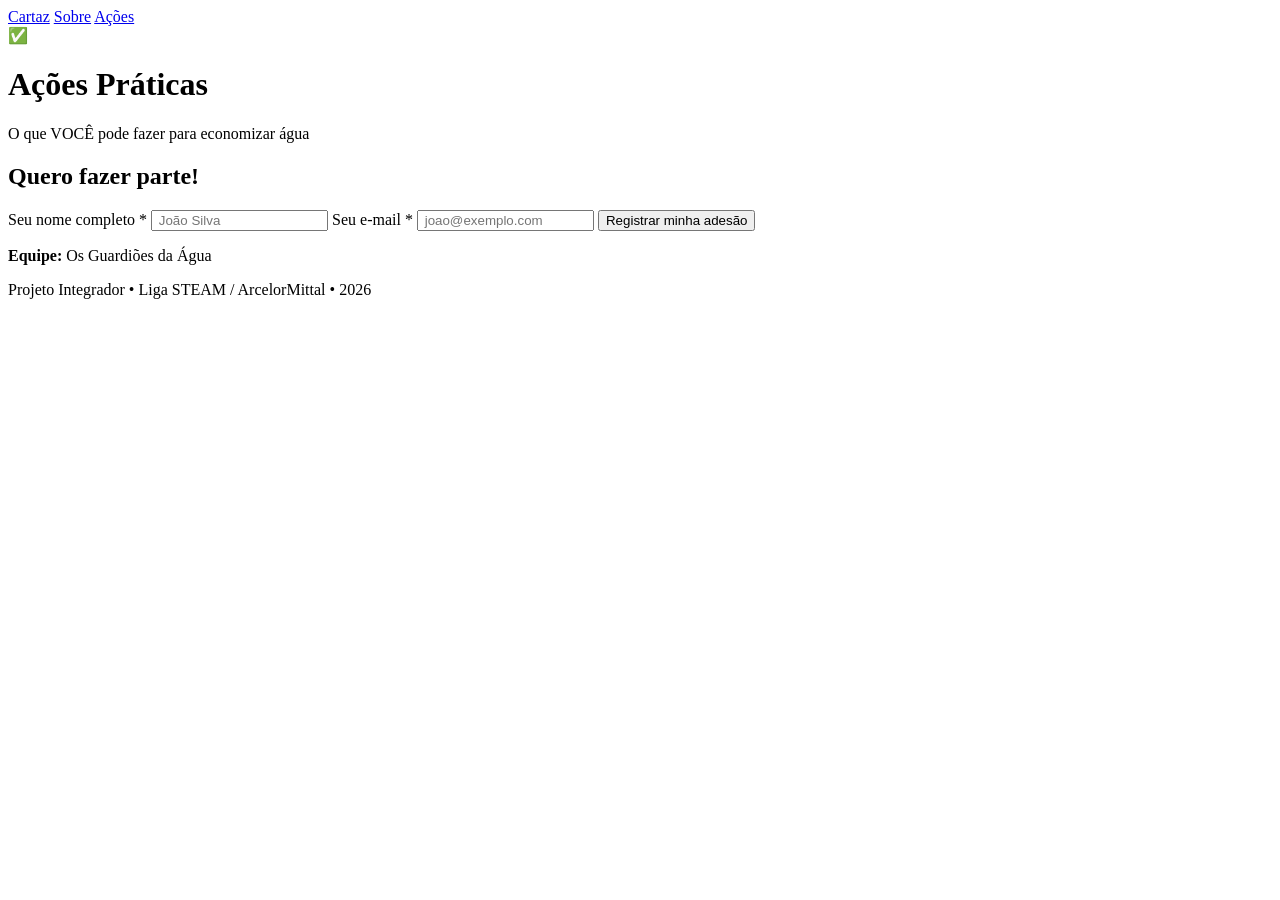
==== acoes.html @ 55531636 "." ====
<!DOCTYPE html>
<html lang="en">
<head>
    <meta charset="UTF-8">
    <meta name="viewport" content="width=device-width, initial-scale=1.0">
    <title>Ações Práticas | O que você pode fazer</title>
    <link rel="stylesheet" href="assets/style.css">
    <script src="assets/script.js"></script>
</head>
<body>
    <nav class="menu-navegacao">
        <a href="index.html">Cartaz</a>
        <a href="sobre.html">Sobre</a>
        <a href="acoes.html" class="ativo">Ações</a>
    </nav>

    <header>
        <div class="emoji-grande" role="img" aria-label="Checkmark">✅</div>
        <h1>Ações Práticas</h1>
        <p class="subtitulo">O que VOCÊ pode fazer para economizar água</p>
        </div>

        <main>
            <section>
                <h2></h2>
                <div class="lista-acoes" id="container-acoes">
                </div>
            </section>

            <section class="secao-cinza">
                <div class="container-central">
                    <h2>Quero fazer parte!</h2>
                    <form class="formulario" id="formulario-adesao" novalidate>
                        <label for="nome">Seu nome completo *</label>
                        <input type="text" id="nome" name="nome" required placeholder=" João Silva">

                        <label for="email">Seu e-mail *</label>
                        <input type="email" id="email" name="email" required placeholder=" joao@exemplo.com">

                        <button type="submit">Registrar minha adesão</button>
                    </form>
                </div>
            </section>
        </main>

        <footer>
            <p><strong>Equipe:</strong> Os Guardiões da Água</p>
            <p>Projeto Integrador • Liga STEAM / ArcelorMittal • 2026</p>
        </footer>
    </header>
</body>
</html>
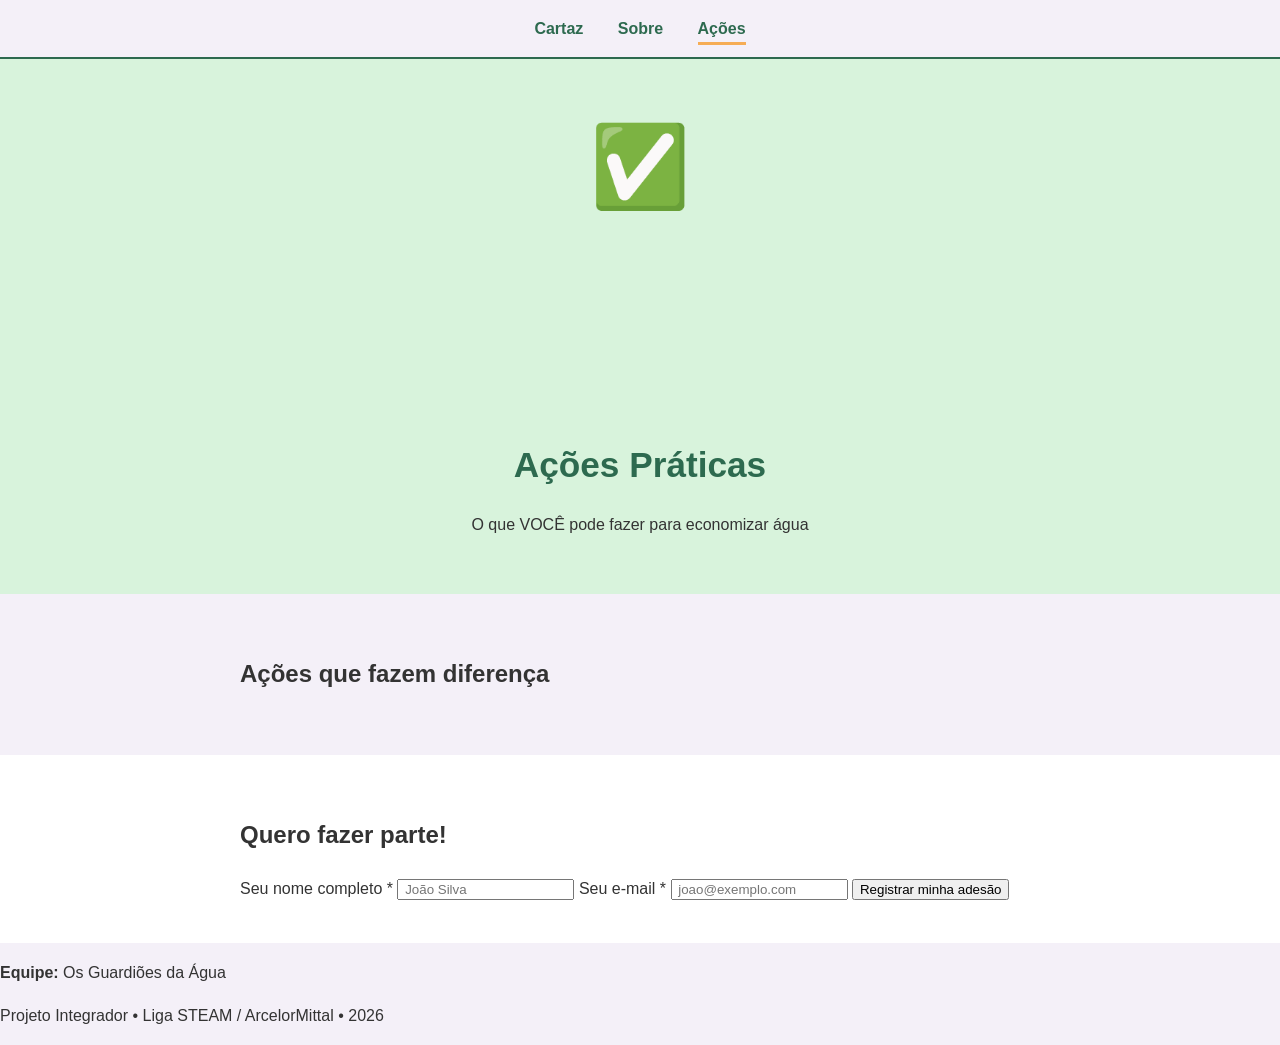
==== commit c1e69e57: "Atualizei o HTML da página AÇÕES para estar seguindo o mesmo padrão das demais" ====
--- a/acoes.html
+++ b/acoes.html
@@ -1,5 +1,5 @@
 <!DOCTYPE html>
-<html lang="en">
+<html lang="pt-br">
 <head>
     <meta charset="UTF-8">
     <meta name="viewport" content="width=device-width, initial-scale=1.0">
@@ -19,10 +19,11 @@
         <h1>Ações Práticas</h1>
         <p class="subtitulo">O que VOCÊ pode fazer para economizar água</p>
         </div>
+    </header>
 
         <main>
             <section>
-                <h2></h2>
+                <h2>Ações que fazem diferença</h2>
                 <div class="lista-acoes" id="container-acoes">
                 </div>
             </section>
@@ -38,15 +39,15 @@
                         <input type="email" id="email" name="email" required placeholder=" joao@exemplo.com">
 
                         <button type="submit">Registrar minha adesão</button>
+                        <div class="mensagem-retorno" id="mensagem-retorno"></div>
                     </form>
                 </div>
             </section>
         </main>
-
+    
         <footer>
             <p><strong>Equipe:</strong> Os Guardiões da Água</p>
             <p>Projeto Integrador • Liga STEAM / ArcelorMittal • 2026</p>
         </footer>
-    </header>
 </body>
 </html>
--- a/assets/style.css
+++ b/assets/style.css
@@ -0,0 +1,63 @@
+body {
+    font-family: "Segoe UI", Arial, sans-serif;
+    color: #333;
+    background-color: #f4f0f8;
+    line-height: 1.7;
+    margin: 0px;
+}
+
+.menu-navegacao {
+    background: #f4f0f8;
+    padding: 15px;
+    text-align: center;
+    border-bottom: 2px solid #2d6a4f;
+    position: sticky;
+    top: 0;
+    z-index: 1000;
+}
+
+.menu-navegacao a {
+    margin: 0 15px;
+    color:#2d6a4f;
+    text-decoration: none;
+    font-weight: bold;
+    padding-bottom: 5px;
+    transition: color 0.3s;
+}
+
+.menu-navegacao a:hover, .menu-navegacao a.ativo {
+    border-bottom: 3px solid #f6ad55;
+}
+
+header {
+    background-color: #d8f3dc;
+    padding: 40px 20px;
+    text-align: center;
+}
+
+.emoji-grande {
+    font-size: 80px;
+    margin-bottom: 200px;
+}
+
+h1 {
+    color:#2d6a4f;
+    font-size: 2.2rem;
+    margin: 0 0 10px;
+}
+
+section {
+    padding: 40px 20px;
+    max-width: 800px;
+    margin: 0 auto;
+}
+
+.secao-cinza {
+    background-color: #ffffff;
+    max-width: 100%;
+}
+
+.container-central {
+    max-width: 800px;
+    margin: 0 auto;
+}
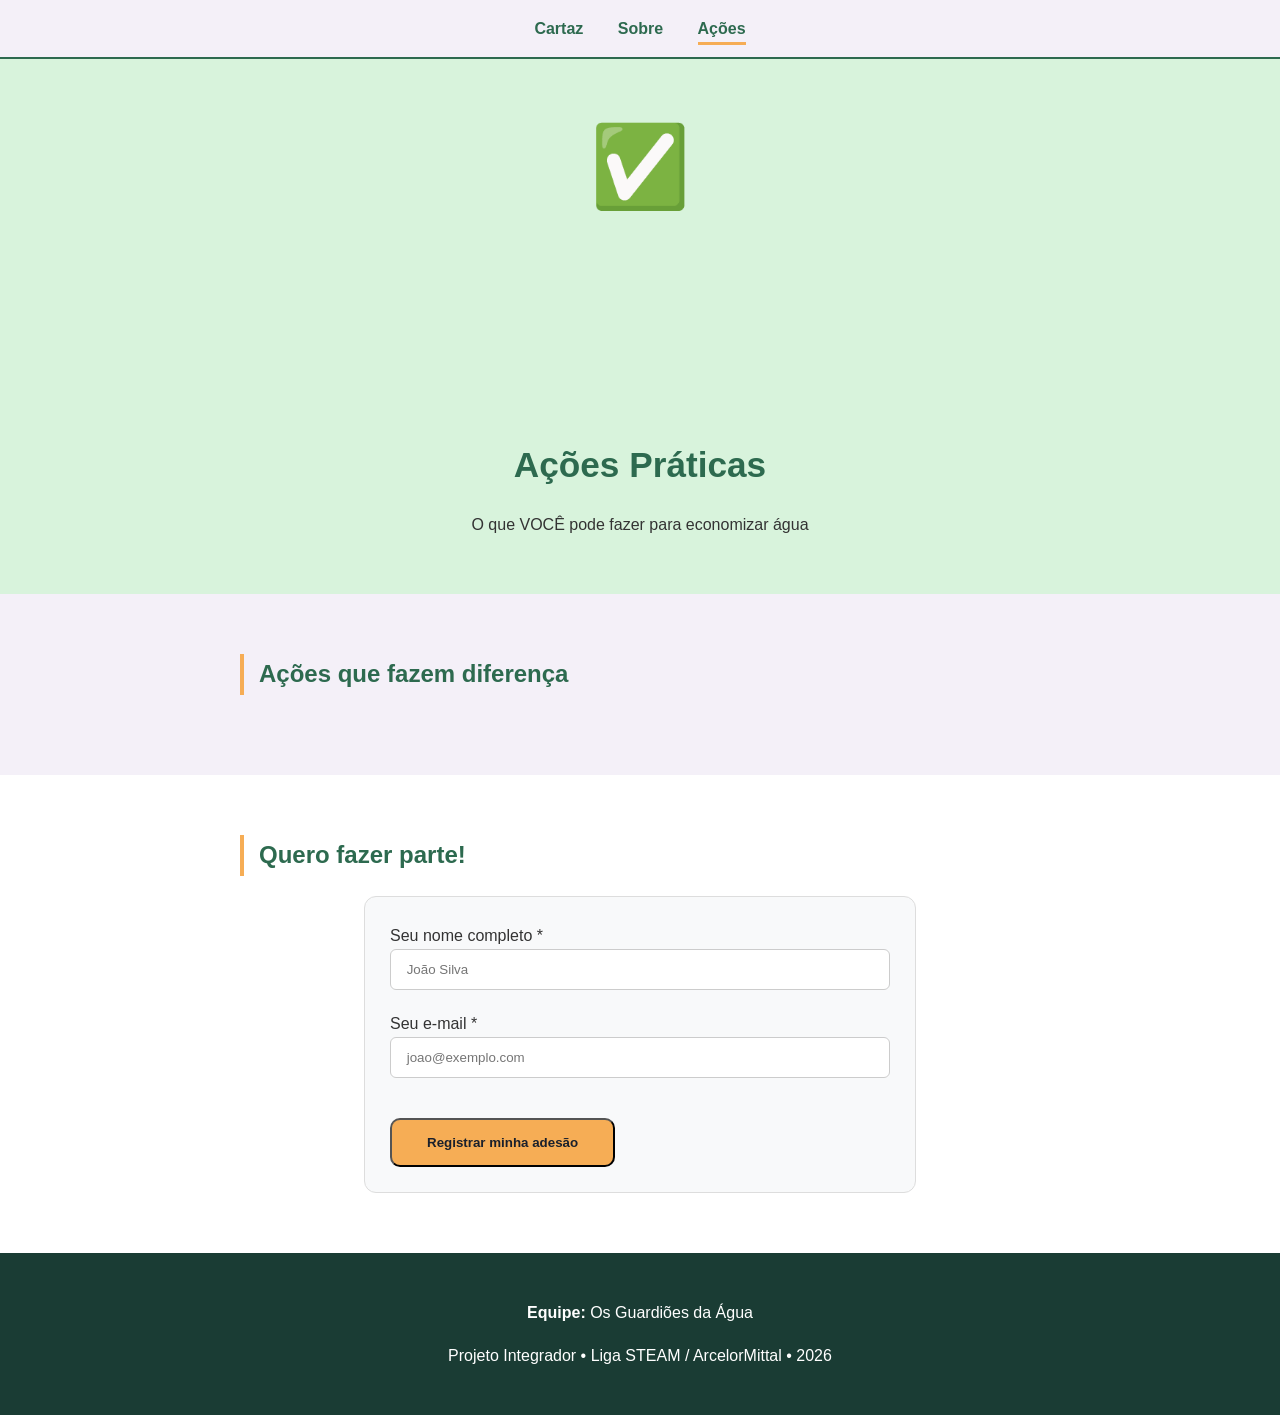
==== commit 9fdf3925: "style concluído" ====
--- a/acoes.html
+++ b/acoes.html
@@ -38,7 +38,7 @@
                         <label for="email">Seu e-mail *</label>
                         <input type="email" id="email" name="email" required placeholder=" joao@exemplo.com">
 
-                        <button type="submit">Registrar minha adesão</button>
+                        <button class="botao" type="submit">Registrar minha adesão</button>
                         <div class="mensagem-retorno" id="mensagem-retorno"></div>
                     </form>
                 </div>
--- a/assets/style.css
+++ b/assets/style.css
@@ -60,4 +60,67 @@
 .container-central {
     max-width: 800px;
     margin: 0 auto;
+}
+
+h2 {
+    color: #2d6a4f;
+    border-left: 4px solid #f6ad55;
+    padding-left: 15px;
+}
+
+ul {
+    list-style: none;
+    padding: 0;
+}
+
+li {
+    background-color: #e6f4ea;
+    padding: 12px 18px;
+    margin-bottom: 8px;
+    border-radius: 8px;
+    border-left: 5px solid #2d6a4f;
+}
+
+.lista-acoes {
+    display: grid;
+    grid-template-columns: repeat(auto-fit, minmax(250px, 1fr));
+    gap: 15px;
+    margin: 20px 0px;
+}
+
+.formulario {
+    max-width: 500px;
+    margin: 20px auto;
+    padding: 25px;
+    background-color: #f8f9fa;
+    border: 1px solid #ddd;
+    border-radius: 12px;
+}
+
+.formulario input {
+    width: 100%;
+    padding: 12px;
+    margin-bottom: 20px;
+    border: 1px solid #ccc;
+    border-radius: 6px;
+    box-sizing: border-box;
+}
+
+.botao {
+    display: inline-block;
+    background-color: #f6ad55;
+    color: #1a202c;
+    padding: 15px 35px;
+    border-radius: 10px;
+    text-decoration: none;
+    font-weight: bold;
+    margin-top: 20px;
+    cursor: pointer;
+}
+
+footer {
+    background: #1a3c34;
+    color: #fff;
+    text-align: center;
+    padding: 30px;
 }
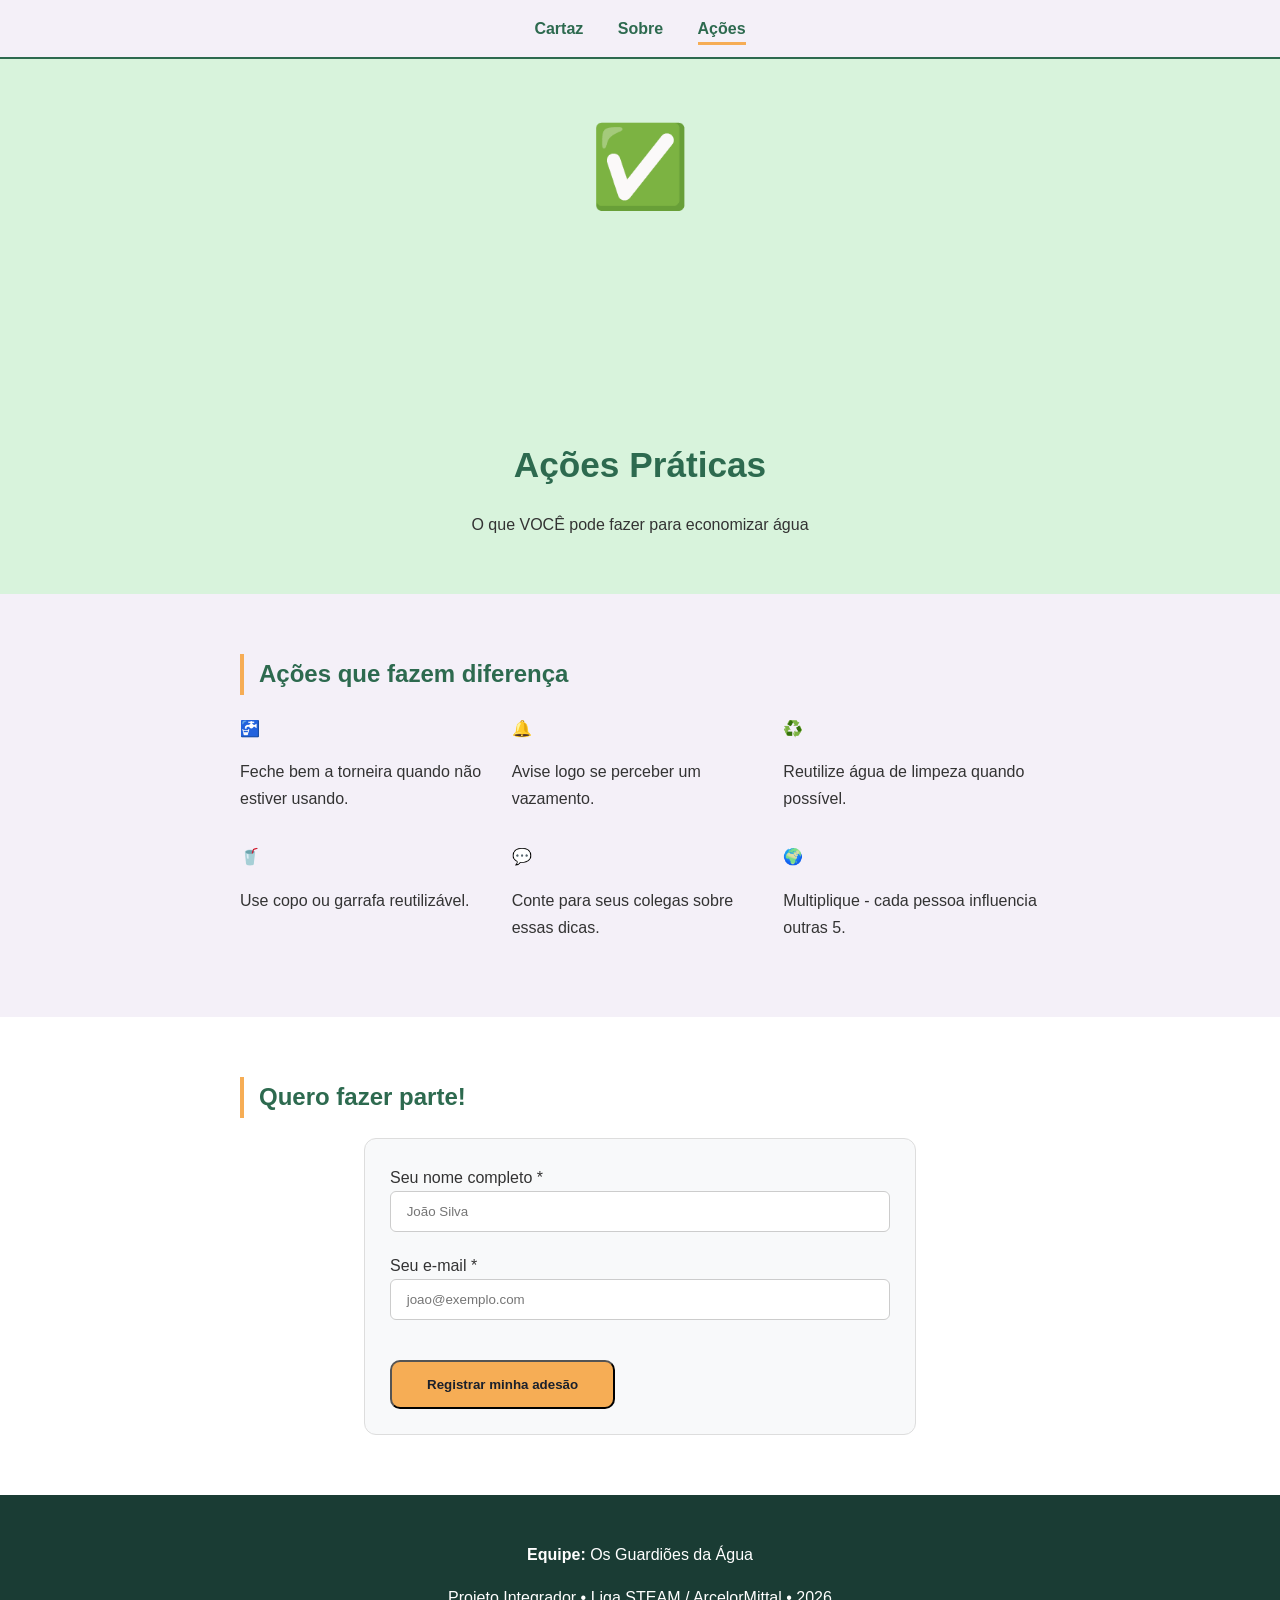
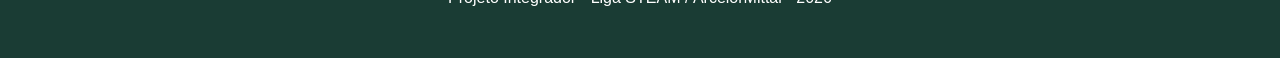
==== commit e9d8bb90: "dando inicio ao script" ====
--- a/acoes.html
+++ b/acoes.html
@@ -5,7 +5,7 @@
     <meta name="viewport" content="width=device-width, initial-scale=1.0">
     <title>Ações Práticas | O que você pode fazer</title>
     <link rel="stylesheet" href="assets/style.css">
-    <script src="assets/script.js"></script>
+    <script src="assets/script.js" defer></script>
 </head>
 <body>
     <nav class="menu-navegacao">
